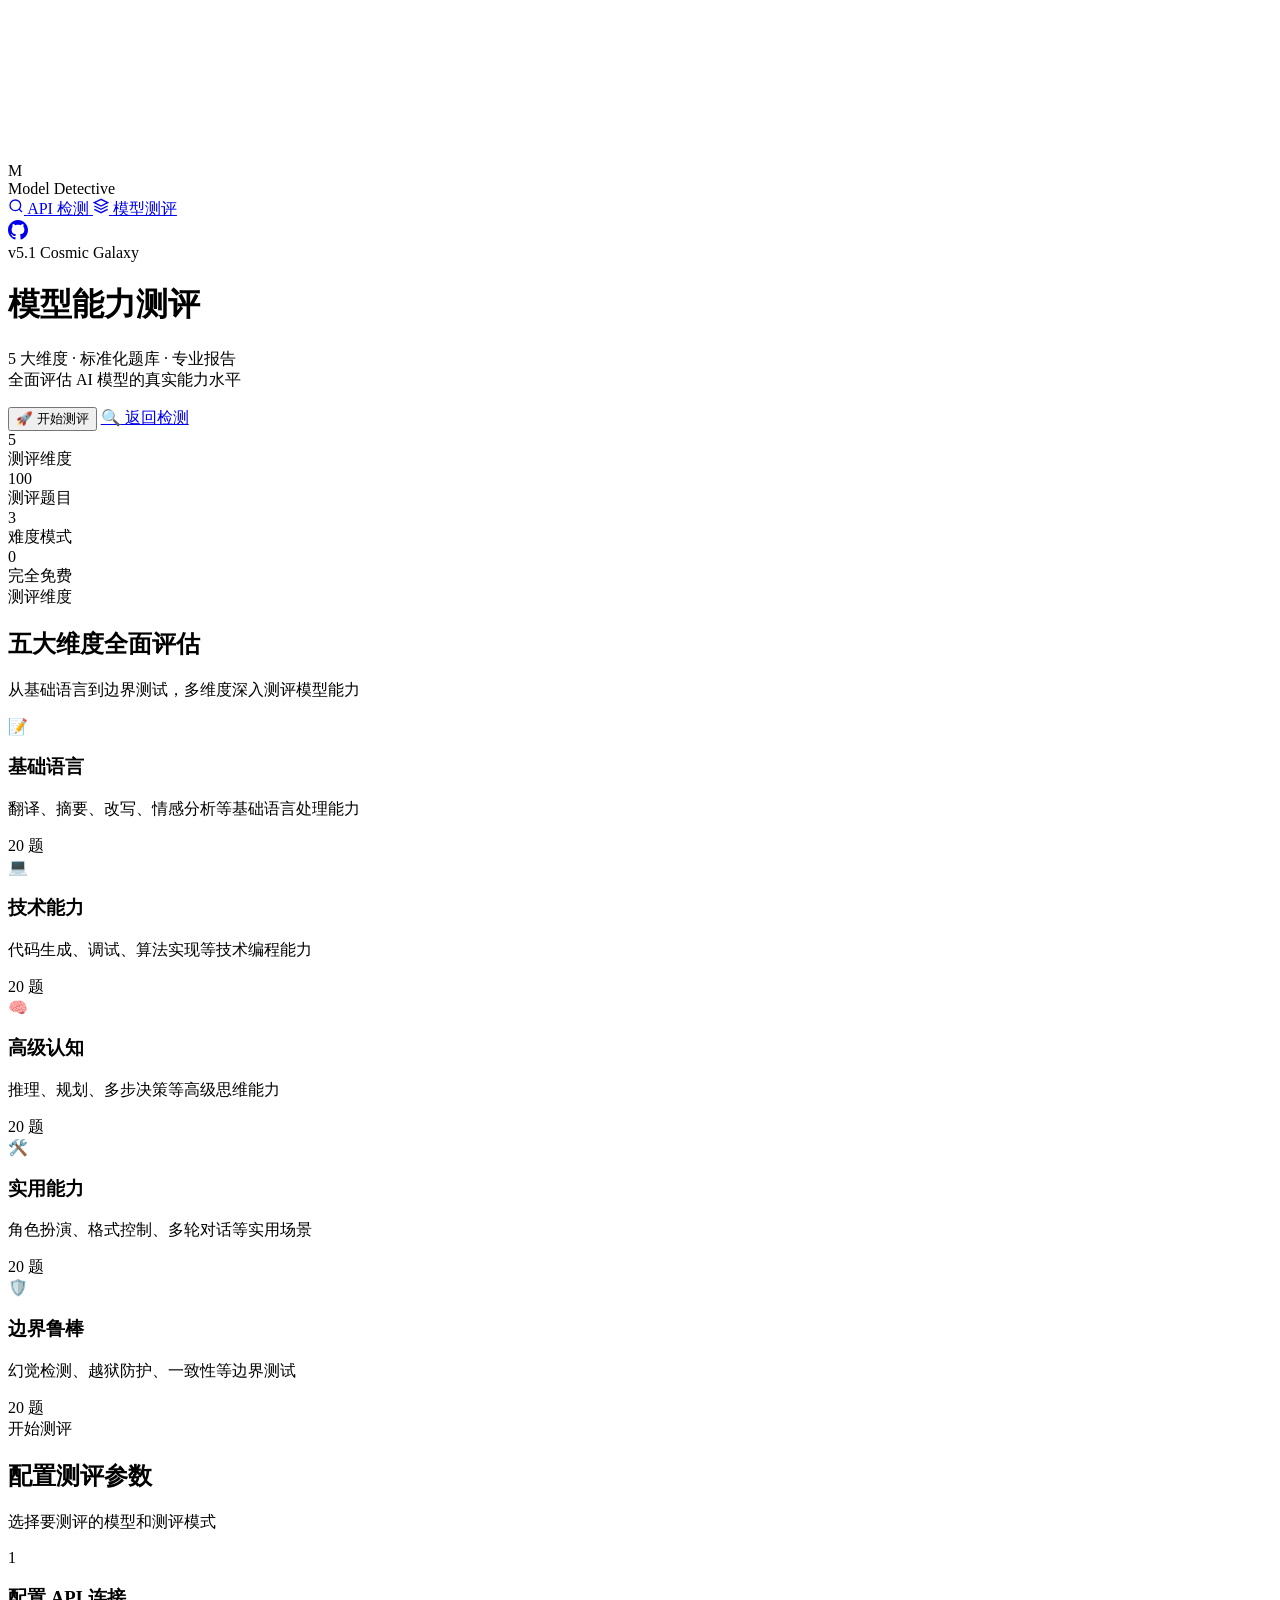
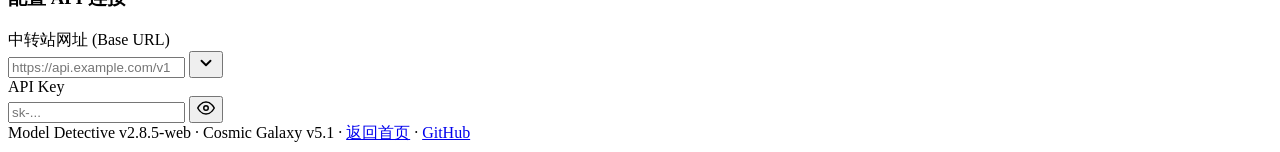
==== web/templates/evaluation.html @ 8b450945 "Initial commit: Model Detective v5.1 Cosmic Galaxy Frontend: Cosmic Galaxy v5.1 (particle animation," ====
<!DOCTYPE html>
<html lang="zh-CN">
<head>
    <meta charset="UTF-8">
    <meta name="viewport" content="width=device-width, initial-scale=1.0">
    <title>模型测评 — Model Detective</title>
    <link rel="icon" href="data:image/svg+xml,<svg xmlns='http://www.w3.org/2000/svg' viewBox='0 0 100 100'><text y='.9em' font-size='90'>🧪</text></svg>">
    <link rel="preconnect" href="https://fonts.googleapis.com">
    <link rel="preconnect" href="https://fonts.gstatic.com" crossorigin>
    <link href="https://fonts.googleapis.com/css2?family=Inter:wght@400;500;600;700;800&family=JetBrains+Mono:wght@400;500;600&display=swap" rel="stylesheet">
    <link rel="stylesheet" href="/static/style.css?v=COSMIC_V5_1_20260804">
    <link rel="stylesheet" href="/static/evaluation.css?v=COSMIC_V5_1_20260804">
</head>
<body>
<canvas id="star-canvas"></canvas>
<div class="scroll-progress" id="scroll-progress"></div>
<div id="app">

<!-- ===== Navigation Bar ===== -->
<nav class="navbar">
    <div class="nav-brand">
        <div class="nav-logo">M</div>
        <span class="nav-title">Model Detective</span>
    </div>
    <div class="nav-tabs">
        <a href="/" class="nav-tab">
            <span class="nav-tab-icon"><svg width="16" height="16" viewBox="0 0 24 24" fill="none" stroke="currentColor" stroke-width="2"><circle cx="11" cy="11" r="8"/><path d="m21 21-4.35-4.35"/></svg></span>
            <span class="nav-tab-text">API 检测</span>
        </a>
        <a href="/evaluation" class="nav-tab active">
            <span class="nav-tab-icon"><svg width="16" height="16" viewBox="0 0 24 24" fill="none" stroke="currentColor" stroke-width="2"><path d="M12 2L2 7l10 5 10-5-10-5z"/><path d="M2 17l10 5 10-5"/><path d="M2 12l10 5 10-5"/></svg></span>
            <span class="nav-tab-text">模型测评</span>
        </a>
    </div>
    <div class="nav-actions">
        <a href="https://github.com" target="_blank" class="nav-link" title="GitHub">
            <svg width="20" height="20" viewBox="0 0 24 24" fill="currentColor"><path d="M12 0c-6.626 0-12 5.373-12 12 0 5.302 3.438 9.8 8.207 11.387.599.111.793-.261.793-.577v-2.234c-3.338.726-4.033-1.416-4.033-1.416-.546-1.387-1.333-1.756-1.333-1.756-1.089-.745.083-.729.083-.729 1.205.084 1.839 1.237 1.839 1.237 1.07 1.834 2.807 1.304 3.492.997.107-.775.418-1.305.762-1.604-2.665-.305-5.467-1.334-5.467-5.931 0-1.311.469-2.381 1.236-3.221-.124-.303-.535-1.524.117-3.176 0 0 1.008-.322 3.301 1.23.957-.266 1.983-.399 3.003-.404 1.02.005 2.047.138 3.006.404 2.291-1.552 3.297-1.23 3.297-1.23.653 1.653.242 2.874.118 3.176.77.84 1.235 1.911 1.235 3.221 0 4.609-2.807 5.624-5.479 5.921.43.372.823 1.102.823 2.222v3.293c0 .319.192.694.801.576 4.765-1.589 8.199-6.086 8.199-11.386 0-6.627-5.373-12-12-12z"/></svg>
        </a>
    </div>
</nav>

<!-- ===== Hero Section ===== -->
<header class="hero-section eval-hero">
    <div class="hero-particles" id="hero-particles"></div>
    <div class="hero-aurora"></div>
    <div class="hero-content-wrapper">
        <div class="hero-badge">
            <span class="badge-dot"></span>
            <span>v5.1 Cosmic Galaxy</span>
        </div>
        <h1 class="hero-title">
            <span class="gradient-text">模型能力测评</span>
        </h1>
        <p class="hero-subtitle">
            5 大维度 · 标准化题库 · 专业报告
            <br>全面评估 AI 模型的真实能力水平
        </p>
        <div class="hero-cta">
            <button class="btn-cta-primary" onclick="scrollToEvalConfig()" type="button">
                <span>🚀</span> 开始测评
            </button>
            <a href="/" class="btn-cta-secondary">
                <span>🔍</span> 返回检测
            </a>
        </div>
        
        <!-- Stats Bar -->
        <div class="hero-stats-bar">
            <div class="stat-item">
                <div class="stat-number">5</div>
                <div class="stat-label">测评维度</div>
            </div>
            <div class="stat-divider"></div>
            <div class="stat-item">
                <div class="stat-number">100</div>
                <div class="stat-label">测评题目</div>
            </div>
            <div class="stat-divider"></div>
            <div class="stat-item">
                <div class="stat-number">3</div>
                <div class="stat-label">难度模式</div>
            </div>
            <div class="stat-divider"></div>
            <div class="stat-item">
                <div class="stat-number">0</div>
                <div class="stat-label">完全免费</div>
            </div>
        </div>
    </div>
</header>

<!-- ===== Dimensions Section ===== -->
<section class="dimensions-section" id="dimensions-section">
    <div class="section-header">
        <span class="section-tag">测评维度</span>
        <h2 class="section-title">五大维度全面评估</h2>
        <p class="section-desc">从基础语言到边界测试，多维度深入测评模型能力</p>
    </div>
    <div class="dimensions-grid">
        <div class="dimension-card">
            <div class="dimension-icon">📝</div>
            <h3 class="dimension-title">基础语言</h3>
            <p class="dimension-desc">翻译、摘要、改写、情感分析等基础语言处理能力</p>
            <div class="dimension-questions">20 题</div>
        </div>
        <div class="dimension-card">
            <div class="dimension-icon">💻</div>
            <h3 class="dimension-title">技术能力</h3>
            <p class="dimension-desc">代码生成、调试、算法实现等技术编程能力</p>
            <div class="dimension-questions">20 题</div>
        </div>
        <div class="dimension-card">
            <div class="dimension-icon">🧠</div>
            <h3 class="dimension-title">高级认知</h3>
            <p class="dimension-desc">推理、规划、多步决策等高级思维能力</p>
            <div class="dimension-questions">20 题</div>
        </div>
        <div class="dimension-card">
            <div class="dimension-icon">🛠️</div>
            <h3 class="dimension-title">实用能力</h3>
            <p class="dimension-desc">角色扮演、格式控制、多轮对话等实用场景</p>
            <div class="dimension-questions">20 题</div>
        </div>
        <div class="dimension-card">
            <div class="dimension-icon">🛡️</div>
            <h3 class="dimension-title">边界鲁棒</h3>
            <p class="dimension-desc">幻觉检测、越狱防护、一致性等边界测试</p>
            <div class="dimension-questions">20 题</div>
        </div>
    </div>
</section>

<!-- ===== Evaluation Config Section ===== -->
<section class="eval-config-section" id="eval-config">
    <div class="container">
        <div class="section-header">
            <span class="section-tag">开始测评</span>
            <h2 class="section-title">配置测评参数</h2>
            <p class="section-desc">选择要测评的模型和测评模式</p>
        </div>
        
        <div class="eval-config-card">
            <!-- Step 1: Connection -->
            <div class="eval-step" id="eval-step-1">
                <div class="eval-step-header">
                    <span class="eval-step-number">1</span>
                    <h3>配置 API 连接</h3>
                </div>
                <div class="eval-step-body">
                    <div class="field-row">
                        <div class="field">
                            <label for="eval-base_url">中转站网址 (Base URL)</label>
                            <div class="input-wrap has-suffix">
                                <input type="text" id="eval-base_url" placeholder="https://api.example.com/v1" autocomplete="off" spellcheck="false">
                                <button class="btn-icon" id="eval-provider-btn" title="选择预置服务商" type="button">
                                    <svg width="18" height="18" viewBox="0 0 24 24" fill="none" stroke="currentColor" stroke-width="2.5" stroke-linecap="round" stroke-linejoin="round"><polyline points="6 9 12 15 18 9"/></svg>
                                </button>
                                <div class="autocomplete" id="eval-url-autocomplete" hidden></div>
                            </div>
                            <div class="dropdown" id="eval-provider-dropdown" hidden>
                                <div class="dropdown-search">
                                    <input type="text" id="eval-provider-search" placeholder="搜索服务商..." autocomplete="off">
                                </div>
                                <div class="dropdown-list" id="eval-provider-list"></div>
                            </div>
                        </div>
                        <div class="field">
                            <label for="eval-api_key">API Key</label>
                            <div class="input-wrap has-suffix">
                                <input type="password" id="eval-api_key" placeholder="sk-..." autocomplete="off" spellcheck="false">
                                <button class="btn-icon" id="eval-toggle-key" title="显示/隐藏密钥" type="button">
                                    <svg class="icon-eye" width="18" height="18" viewBox="0 0 24 24" fill="none" stroke="currentColor" stroke-width="2" stroke-linecap="round" stroke-linejoin="round"><path d="M1 12s4-8 11-8 11 8 11 8-4 8-11 8-11-8-11-8z"/><circle cx="12" cy="12" r="3"/></svg>
                                    <svg class="icon-eye-off" width="18" height="18" viewBox="0 0 24 24" fill="none" stroke="currentColor" stroke-width="2" stroke-linecap="round" stroke-linejoin="round" style="display:none"><path d="M17.94 17.94A10.07 10.07 0 0 1 12 20c-7 0-11-8-11-8a18.45 18.45 0 0 1 5.06-5.94M9.9 4.24A9.12 9.12 0 0 1 12 4c7 0 11 8 11 8a18.5 18.5 0 0 1-2.16 3.19m-6.72-1.07a3 3 0 1 1-4.24-4.24"/><line x1="1" y1="1" x2="23" y2="23"/></svg>
                                </button>
                            </div>
                        </div>
                    </div>
                    <div class="probe-status" id="eval-probe-pill" hidden></div>
                </div>
            </div>

            <!-- Step 2: Models -->
            <div class="eval-step" id="eval-step-2" hidden>
                <div class="eval-step-header">
                    <span class="eval-step-number">2</span>
                    <h3>选择待测评模型</h3>
                </div>
                <div class="eval-step-body">
                    <div class="tab-bar" id="eval-protocol-tabs">
                        <button class="tab active" data-eval-proto="all" type="button">全部</button>
                        <button class="tab" data-eval-proto="anthropic" type="button"><span class="dot dot-anthropic"></span>Anthropic</button>
                        <button class="tab" data-eval-proto="openai" type="button"><span class="dot dot-openai"></span>OpenAI</button>
                        <button class="tab" data-eval-proto="gemini" type="button"><span class="dot dot-gemini"></span>Gemini</button>
                    </div>
                    <div class="manual-row" id="eval-manual-input-row" hidden>
                        <input type="text" id="eval-manual-model-input" placeholder="输入模型名..." autocomplete="off">
                        <button class="btn-secondary" id="eval-add-manual-model" type="button">添加</button>
                    </div>
                    <div class="model-grid" id="eval-model-grid"></div>
                    <div class="eval-section" style="margin-top: 1rem;">
                        <div class="eval-section-title"><span class="icon">📋</span> 或手动输入模型列表（每行一个）</div>
                        <textarea class="eval-models-input" id="eval-models-input" placeholder="gpt-4o&#10;claude-sonnet-4-5&#10;deepseek-v4"></textarea>
                    </div>
                </div>
            </div>

            <!-- Step 3: Dimensions & Difficulty -->
            <div class="eval-step" id="eval-step-3" hidden>
                <div class="eval-step-header">
                    <span class="eval-step-number">3</span>
                    <h3>选择测评维度与模式</h3>
                </div>
                <div class="eval-step-body">
                    <div class="eval-section">
                        <div class="eval-section-title"><span class="icon">📊</span> 测评维度（可多选）</div>
                        <div class="eval-dimensions" id="eval-dimensions">
                            <label class="eval-dim-checkbox checked" data-dim="basic_language">
                                <input type="checkbox" checked> 基础语言
                            </label>
                            <label class="eval-dim-checkbox checked" data-dim="technical">
                                <input type="checkbox" checked> 技术能力
                            </label>
                            <label class="eval-dim-checkbox checked" data-dim="advanced_cognition">
                                <input type="checkbox" checked> 高级认知
                            </label>
                            <label class="eval-dim-checkbox checked" data-dim="practical">
                                <input type="checkbox" checked> 实用能力
                            </label>
                            <label class="eval-dim-checkbox checked" data-dim="boundary">
                                <input type="checkbox" checked> 边界鲁棒
                            </label>
                        </div>
                    </div>
                    <div class="eval-section">
                        <div class="eval-section-title"><span class="icon">⚡</span> 测评模式</div>
                        <div class="eval-difficulty-row" id="eval-difficulty">
                            <div class="eval-difficulty-option active" data-diff="quick">
                                <div class="diff-label">精简版</div>
                                <div class="diff-desc">20题 · 快速预览</div>
                                <div class="diff-time">~2分钟/模型</div>
                            </div>
                            <div class="eval-difficulty-option" data-diff="standard">
                                <div class="diff-label">标准版</div>
                                <div class="diff-desc">40题 · 均衡覆盖</div>
                                <div class="diff-time">~5分钟/模型</div>
                            </div>
                            <div class="eval-difficulty-option" data-diff="full">
                                <div class="diff-label">完整版</div>
                                <div class="diff-desc">100题 · 全面测评</div>
                                <div class="diff-time">~12分钟/模型</div>
                            </div>
                        </div>
                    </div>
                </div>
            </div>

            <!-- Step 4: Launch -->
            <div class="eval-step" id="eval-step-4" hidden>
                <div class="eval-step-header">
                    <span class="eval-step-number">4</span>
                    <h3>启动测评</h3>
                </div>
                <div class="eval-step-body">
                    <div class="summary-box" id="eval-launch-summary"></div>
                    <button class="btn-primary btn-block" id="eval-start-btn" type="button">开始测评</button>
                </div>
            </div>

            <!-- Step 5: Results -->
            <div class="eval-step" id="eval-step-5" hidden>
                <div class="eval-step-header">
                    <span class="eval-step-number">5</span>
                    <h3>测评结果</h3>
                </div>
                <div class="eval-step-body">
                    <div id="eval-progress-container"></div>
                    <div id="eval-results-container"></div>
                </div>
            </div>
        </div>
    </div>
</section>

<!-- ===== Back to Top ===== -->
<div id="back-to-top" class="back-to-top" style="display: none;">
    <button class="btn-top" onclick="window.scrollTo({top: 0, behavior: 'smooth'})" type="button" title="回到顶部">
        <svg width="20" height="20" viewBox="0 0 24 24" fill="none" stroke="currentColor" stroke-width="2.5" stroke-linecap="round" stroke-linejoin="round"><path d="M18 15l-6-6-6 6"/></svg>
    </button>
</div>

<footer class="footer">
    Model Detective v2.8.5-web · Cosmic Galaxy v5.1 · <a href="/">返回首页</a> · <a href="https://github.com" target="_blank">GitHub</a>
</footer>

</div>
<script src="/static/evaluation.js?v=COSMIC_V5_1_20260804"></script>
</body>
</html>
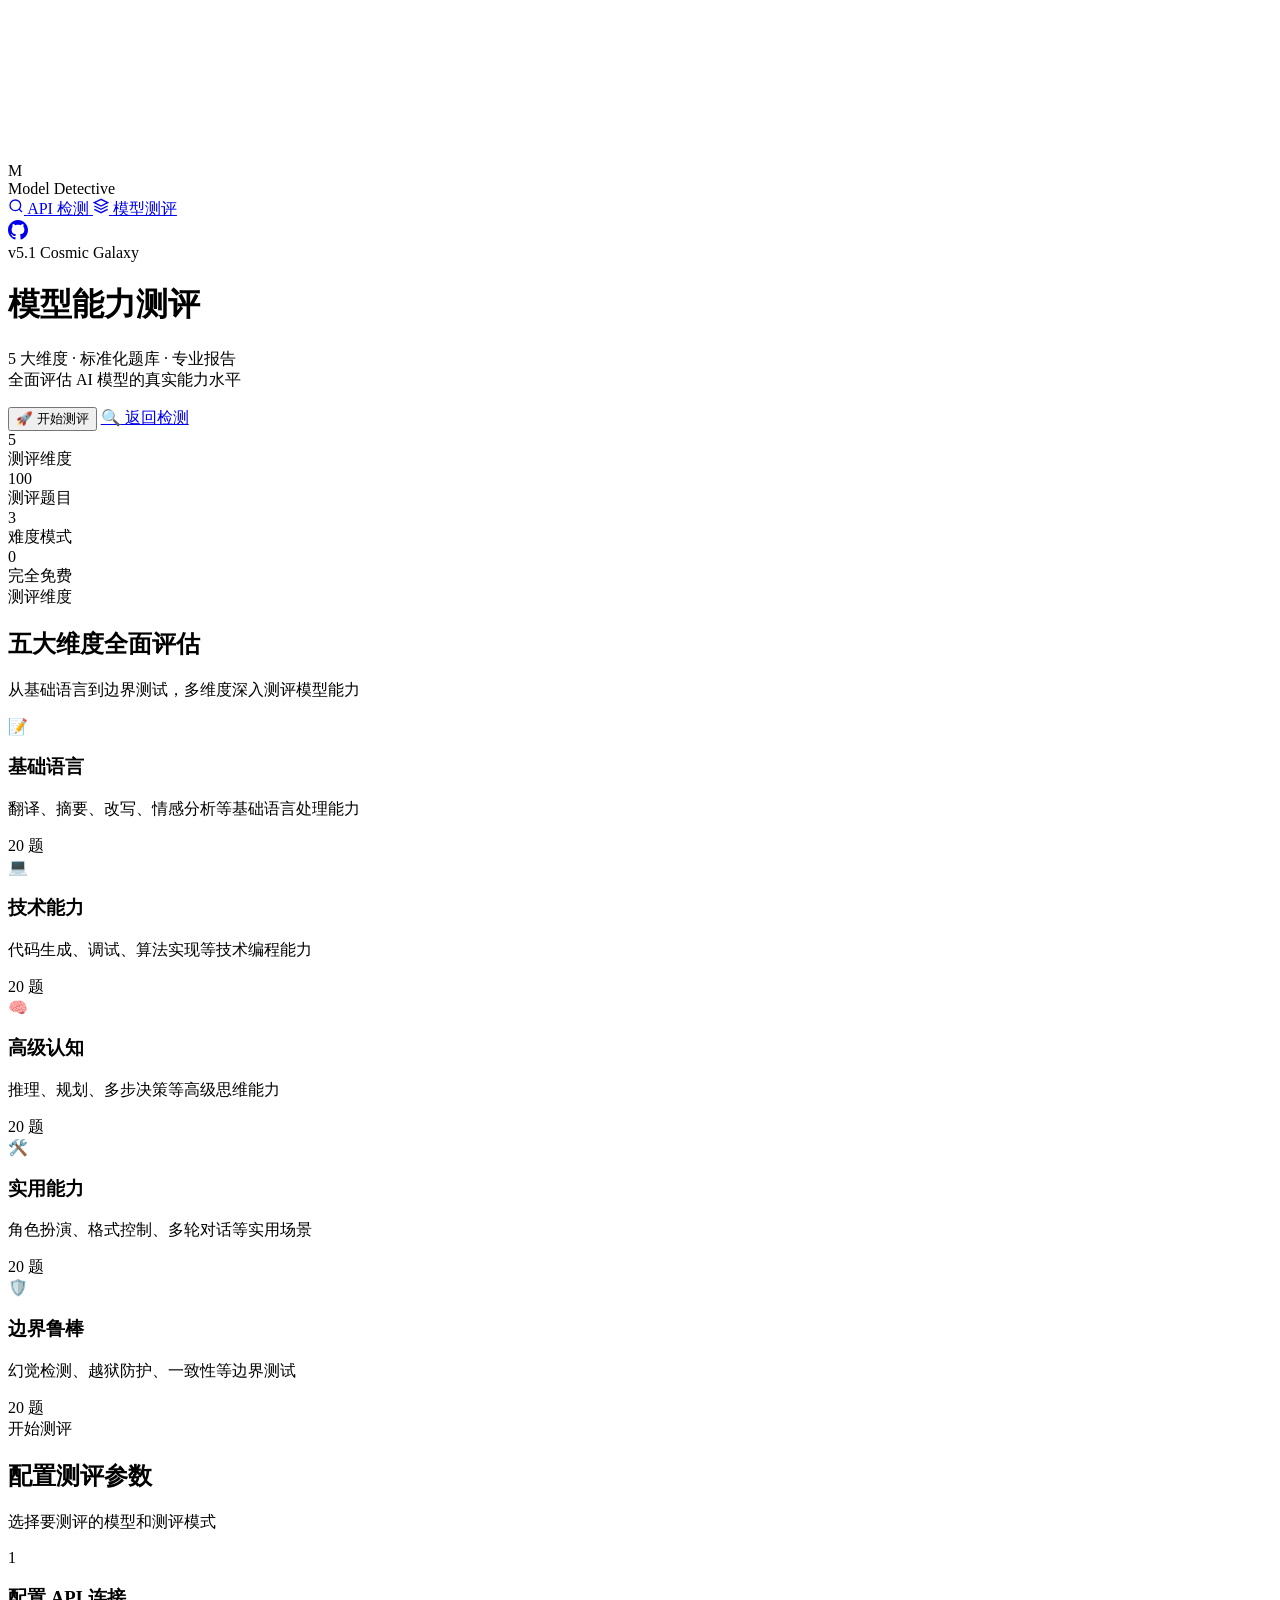
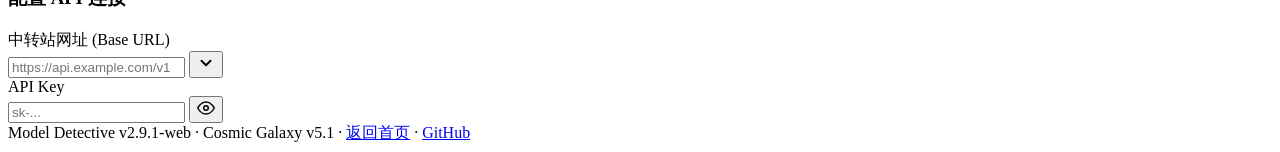
==== commit ef371e11: "fix: 自检修正——版本常量、GitHub 链接、移除残留硬编码 Key、文档计数 - 自检发现保留的 scripts/billing_audit.py 仍硬编码已作废的 qlhazycoder  " ====
--- a/web/templates/evaluation.html
+++ b/web/templates/evaluation.html
@@ -33,7 +33,7 @@
         </a>
     </div>
     <div class="nav-actions">
-        <a href="https://github.com" target="_blank" class="nav-link" title="GitHub">
+        <a href="https://github.com/Evan05-Ai/model-detective-v5" target="_blank" class="nav-link" title="GitHub">
             <svg width="20" height="20" viewBox="0 0 24 24" fill="currentColor"><path d="M12 0c-6.626 0-12 5.373-12 12 0 5.302 3.438 9.8 8.207 11.387.599.111.793-.261.793-.577v-2.234c-3.338.726-4.033-1.416-4.033-1.416-.546-1.387-1.333-1.756-1.333-1.756-1.089-.745.083-.729.083-.729 1.205.084 1.839 1.237 1.839 1.237 1.07 1.834 2.807 1.304 3.492.997.107-.775.418-1.305.762-1.604-2.665-.305-5.467-1.334-5.467-5.931 0-1.311.469-2.381 1.236-3.221-.124-.303-.535-1.524.117-3.176 0 0 1.008-.322 3.301 1.23.957-.266 1.983-.399 3.003-.404 1.02.005 2.047.138 3.006.404 2.291-1.552 3.297-1.23 3.297-1.23.653 1.653.242 2.874.118 3.176.77.84 1.235 1.911 1.235 3.221 0 4.609-2.807 5.624-5.479 5.921.43.372.823 1.102.823 2.222v3.293c0 .319.192.694.801.576 4.765-1.589 8.199-6.086 8.199-11.386 0-6.627-5.373-12-12-12z"/></svg>
         </a>
     </div>
@@ -59,7 +59,7 @@
             <button class="btn-cta-primary" onclick="scrollToEvalConfig()" type="button">
                 <span>🚀</span> 开始测评
             </button>
-            <a href="/" class="btn-cta-secondary">
+            <a href="/#config" class="btn-cta-secondary">
                 <span>🔍</span> 返回检测
             </a>
         </div>
@@ -289,7 +289,7 @@
 </div>
 
 <footer class="footer">
-    Model Detective v2.8.5-web · Cosmic Galaxy v5.1 · <a href="/">返回首页</a> · <a href="https://github.com" target="_blank">GitHub</a>
+    Model Detective v2.9.1-web · Cosmic Galaxy v5.1 · <a href="/">返回首页</a> · <a href="https://github.com/Evan05-Ai/model-detective-v5" target="_blank">GitHub</a>
 </footer>
 
 </div>
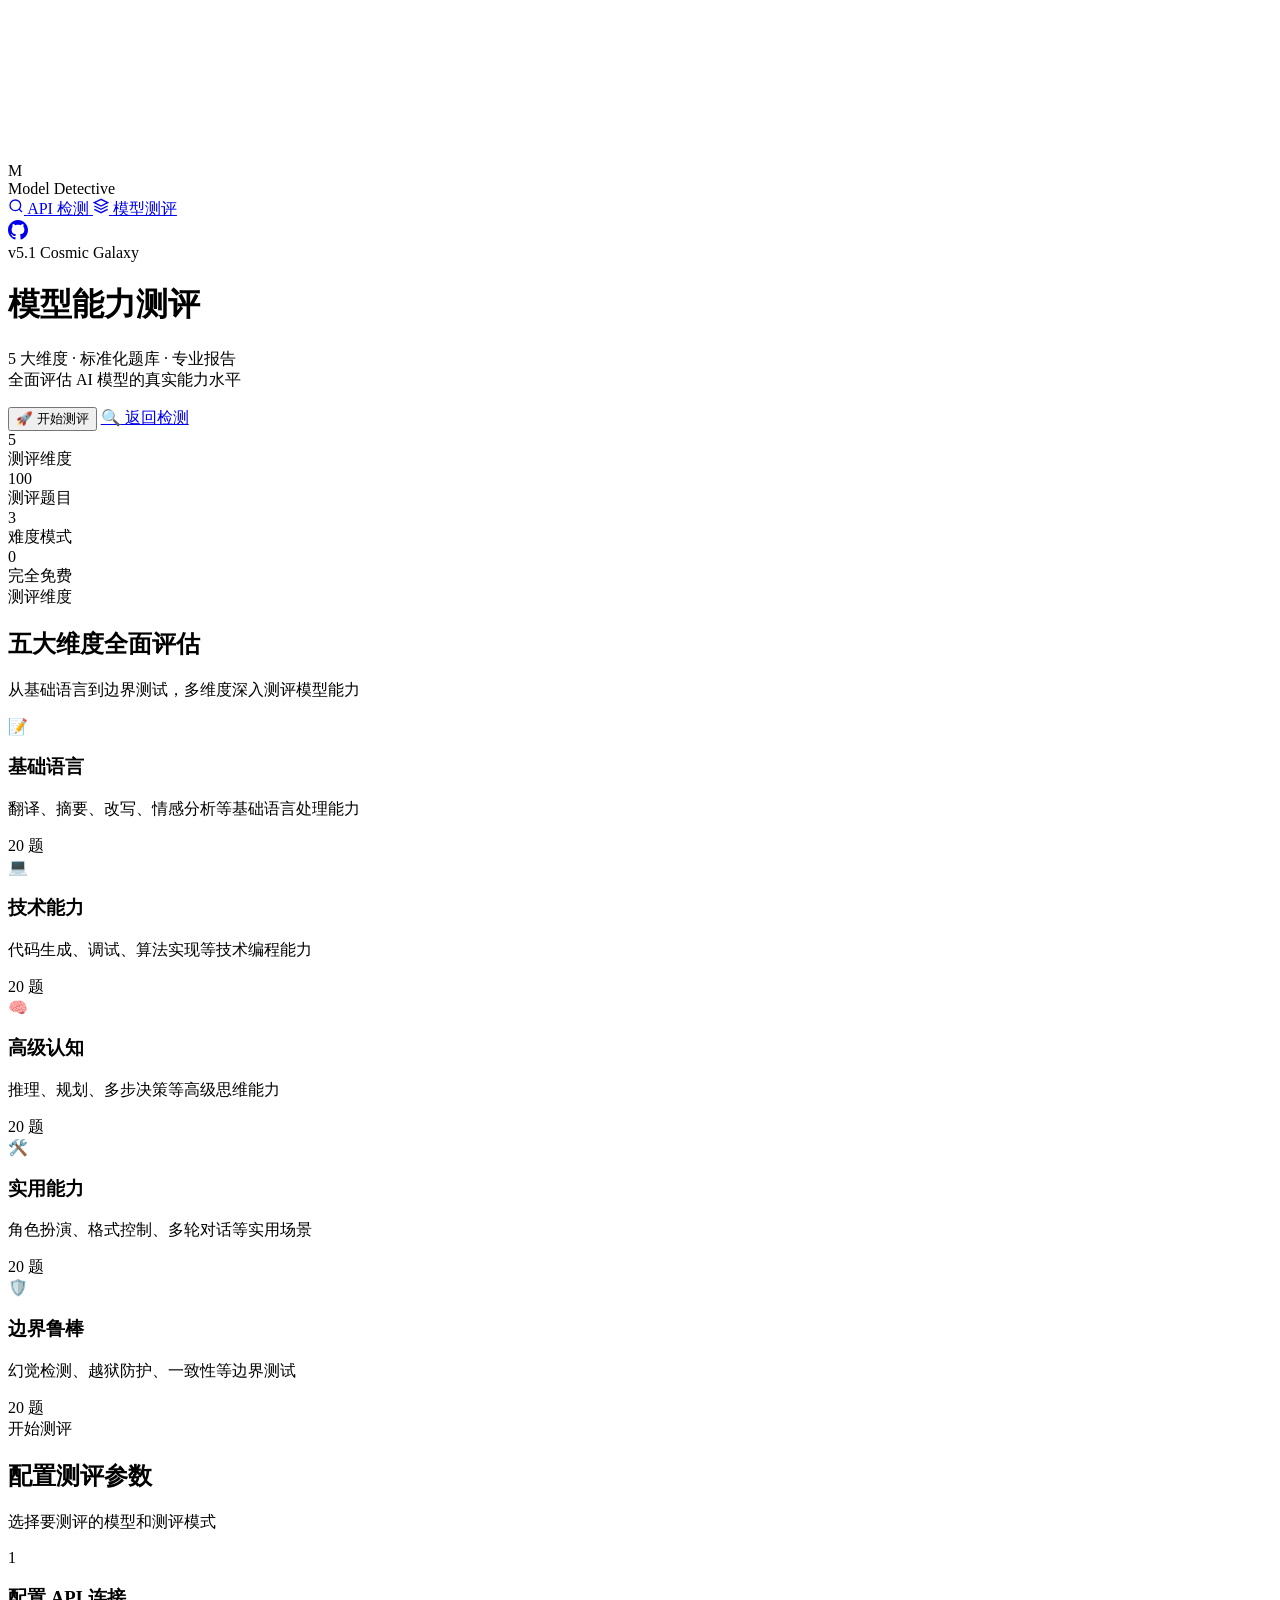
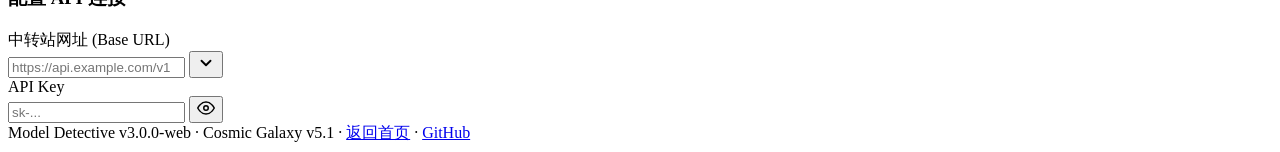
==== commit 477b1cc7: "feat: v3.0.0 惊艳升级——测评评分引擎重写 + SSRF 重定向防护 + 检测器升级 + 死代码清理 P1 修复: - 测评维度选择不再被 difficulty 静默覆盖（抽取 _sele" ====
--- a/web/templates/evaluation.html
+++ b/web/templates/evaluation.html
@@ -8,8 +8,8 @@
     <link rel="preconnect" href="https://fonts.googleapis.com">
     <link rel="preconnect" href="https://fonts.gstatic.com" crossorigin>
     <link href="https://fonts.googleapis.com/css2?family=Inter:wght@400;500;600;700;800&family=JetBrains+Mono:wght@400;500;600&display=swap" rel="stylesheet">
-    <link rel="stylesheet" href="/static/style.css?v=COSMIC_V5_1_20260804">
-    <link rel="stylesheet" href="/static/evaluation.css?v=COSMIC_V5_1_20260804">
+    <link rel="stylesheet" href="/static/style.css?v=COSMIC_V300_20260906">
+    <link rel="stylesheet" href="/static/evaluation.css?v=COSMIC_V300_20260906">
 </head>
 <body>
 <canvas id="star-canvas"></canvas>
@@ -289,10 +289,10 @@
 </div>
 
 <footer class="footer">
-    Model Detective v2.9.1-web · Cosmic Galaxy v5.1 · <a href="/">返回首页</a> · <a href="https://github.com/Evan05-Ai/model-detective-v5" target="_blank">GitHub</a>
+    Model Detective v3.0.0-web · Cosmic Galaxy v5.1 · <a href="/">返回首页</a> · <a href="https://github.com/Evan05-Ai/model-detective-v5" target="_blank">GitHub</a>
 </footer>
 
 </div>
-<script src="/static/evaluation.js?v=COSMIC_V5_1_20260804"></script>
+<script src="/static/evaluation.js?v=COSMIC_V300_20260906"></script>
 </body>
 </html>
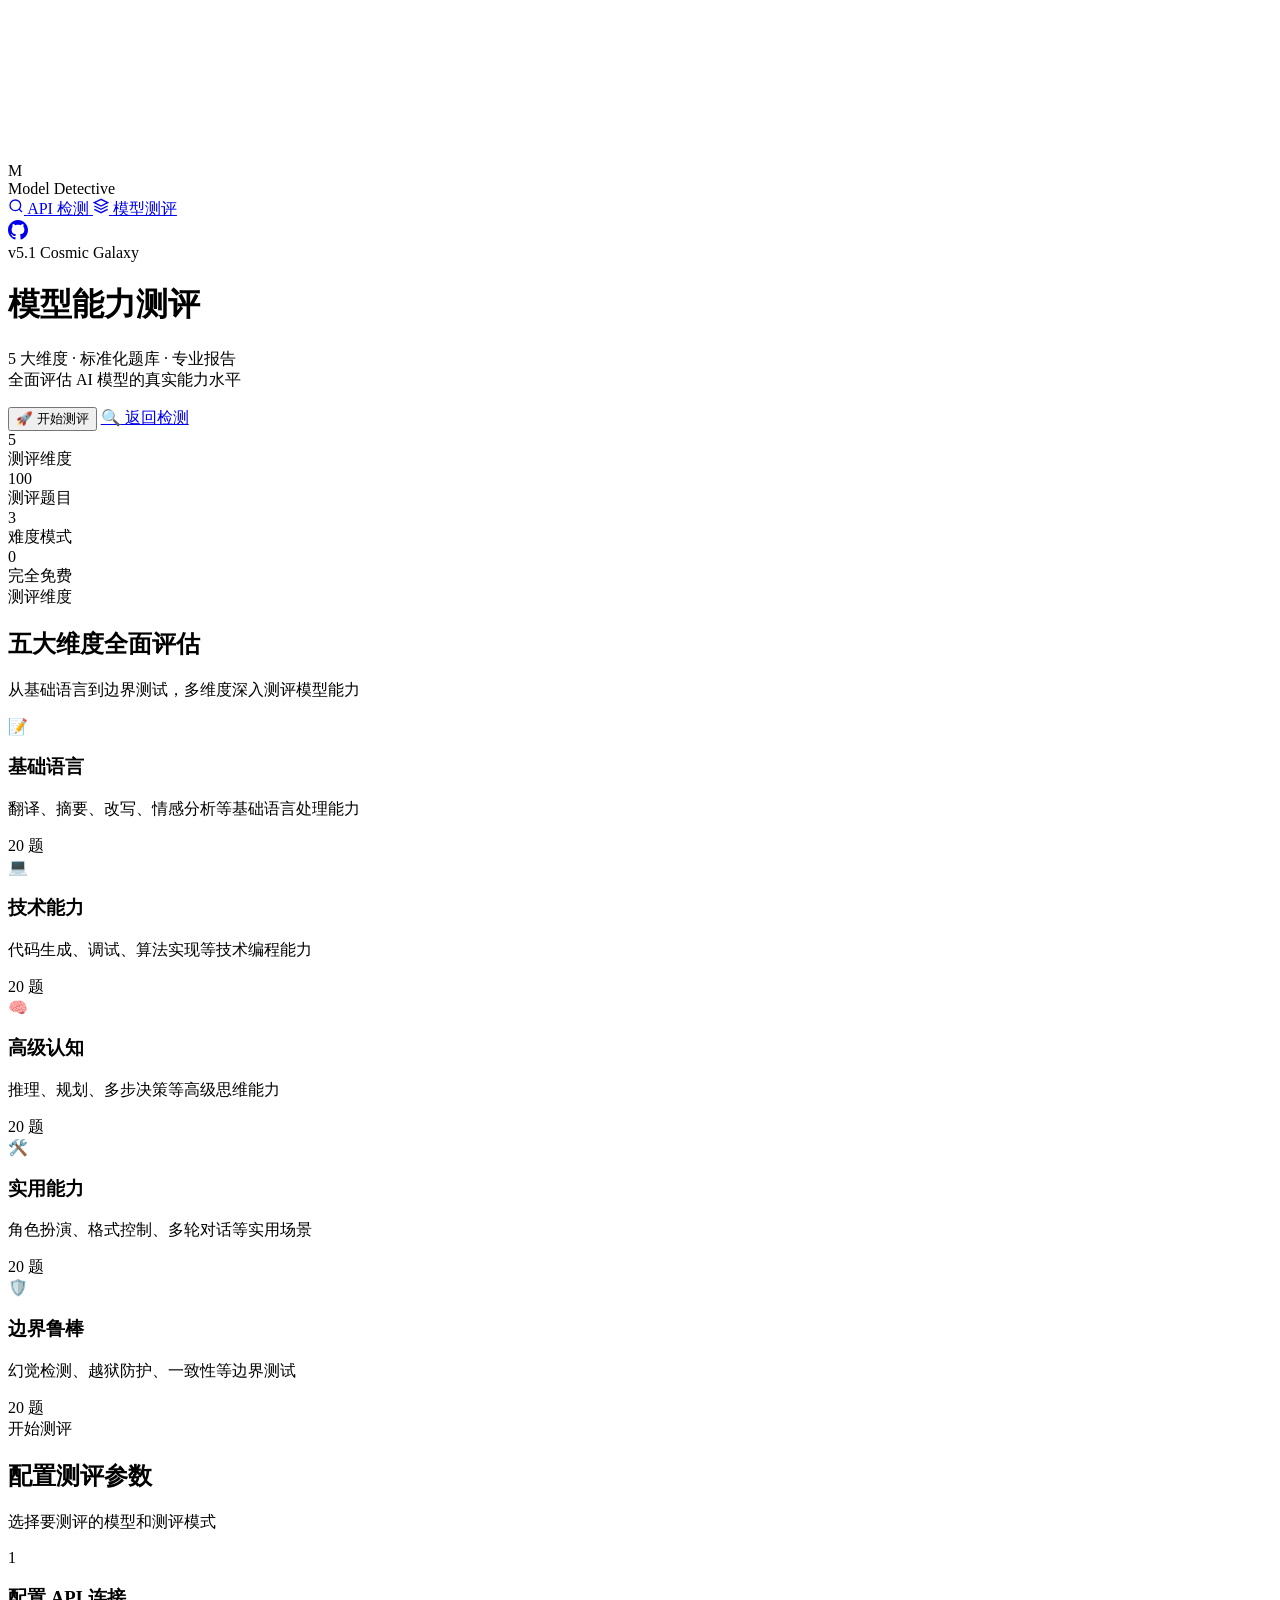
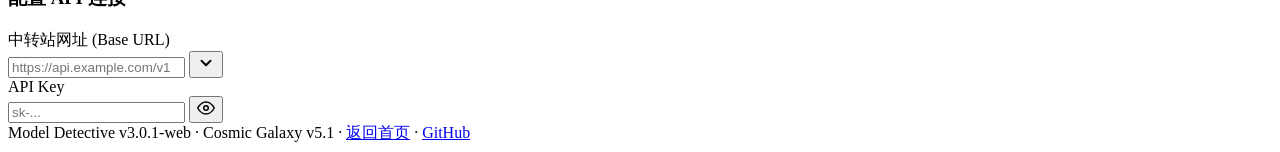
==== commit 3e0f0c42: "fix: v3.0.1 检测预算耗尽修复——缓存读取不再按全价占用预算 线上实测（Kiro 链路中转站）：2-3 个请求即耗尽 100k 预算，10/13 检测器 SKIP（已用 239583/100" ====
--- a/web/templates/evaluation.html
+++ b/web/templates/evaluation.html
@@ -289,7 +289,7 @@
 </div>
 
 <footer class="footer">
-    Model Detective v3.0.0-web · Cosmic Galaxy v5.1 · <a href="/">返回首页</a> · <a href="https://github.com/Evan05-Ai/model-detective-v5" target="_blank">GitHub</a>
+    Model Detective v3.0.1-web · Cosmic Galaxy v5.1 · <a href="/">返回首页</a> · <a href="https://github.com/Evan05-Ai/model-detective-v5" target="_blank">GitHub</a>
 </footer>
 
 </div>
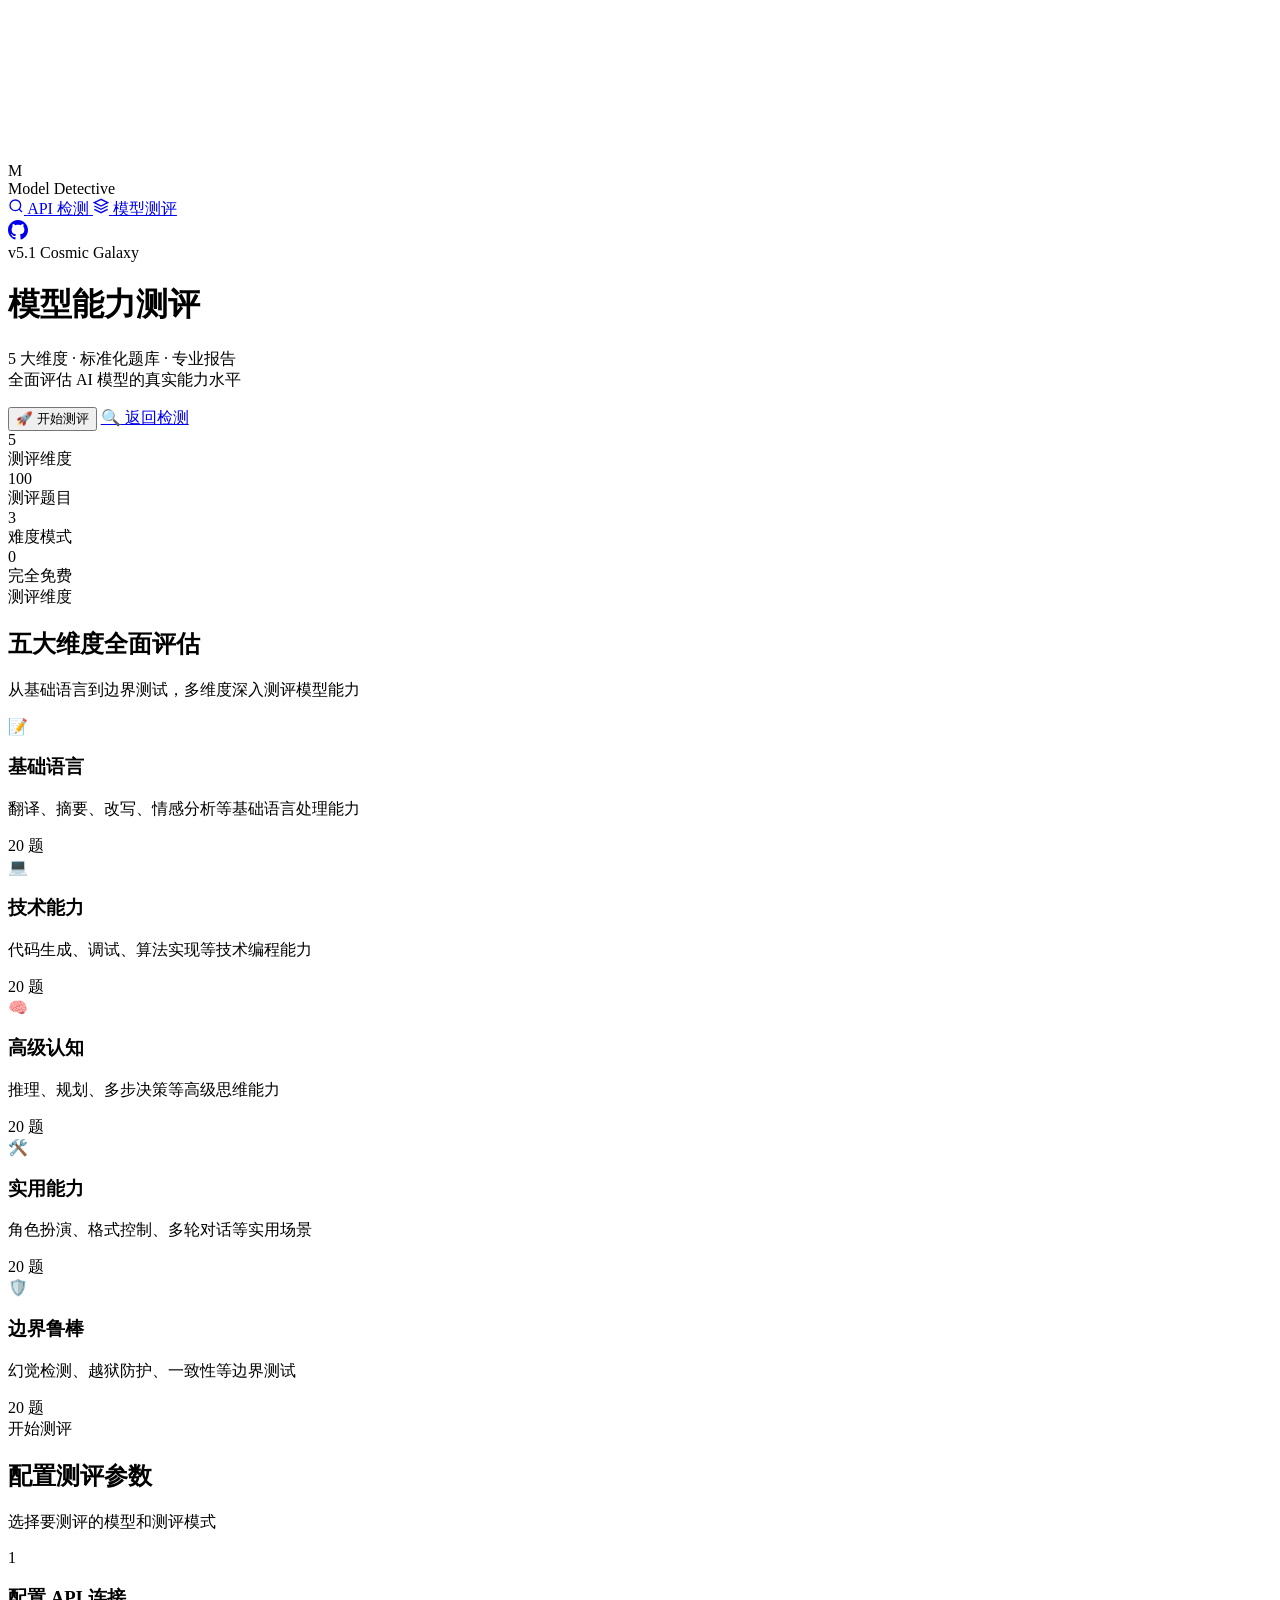
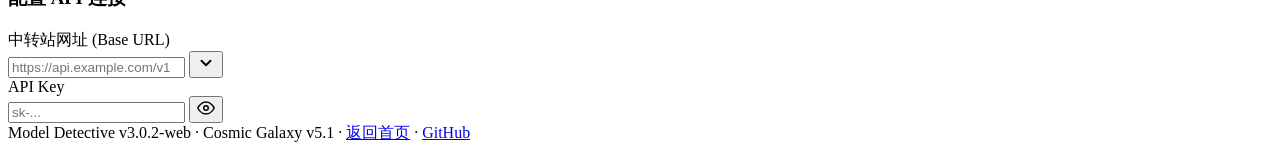
==== commit eca5b7a7: "perf: v3.0.2 降本增效纯赚批次——Standard 检测请求数 ~15→~12 零信号损失的三个优化（决策依据见 MEMORY.md，含否决记录防翻案）: - 探活/预检去重: Resol" ====
--- a/web/templates/evaluation.html
+++ b/web/templates/evaluation.html
@@ -289,7 +289,7 @@
 </div>
 
 <footer class="footer">
-    Model Detective v3.0.1-web · Cosmic Galaxy v5.1 · <a href="/">返回首页</a> · <a href="https://github.com/Evan05-Ai/model-detective-v5" target="_blank">GitHub</a>
+    Model Detective v3.0.2-web · Cosmic Galaxy v5.1 · <a href="/">返回首页</a> · <a href="https://github.com/Evan05-Ai/model-detective-v5" target="_blank">GitHub</a>
 </footer>
 
 </div>
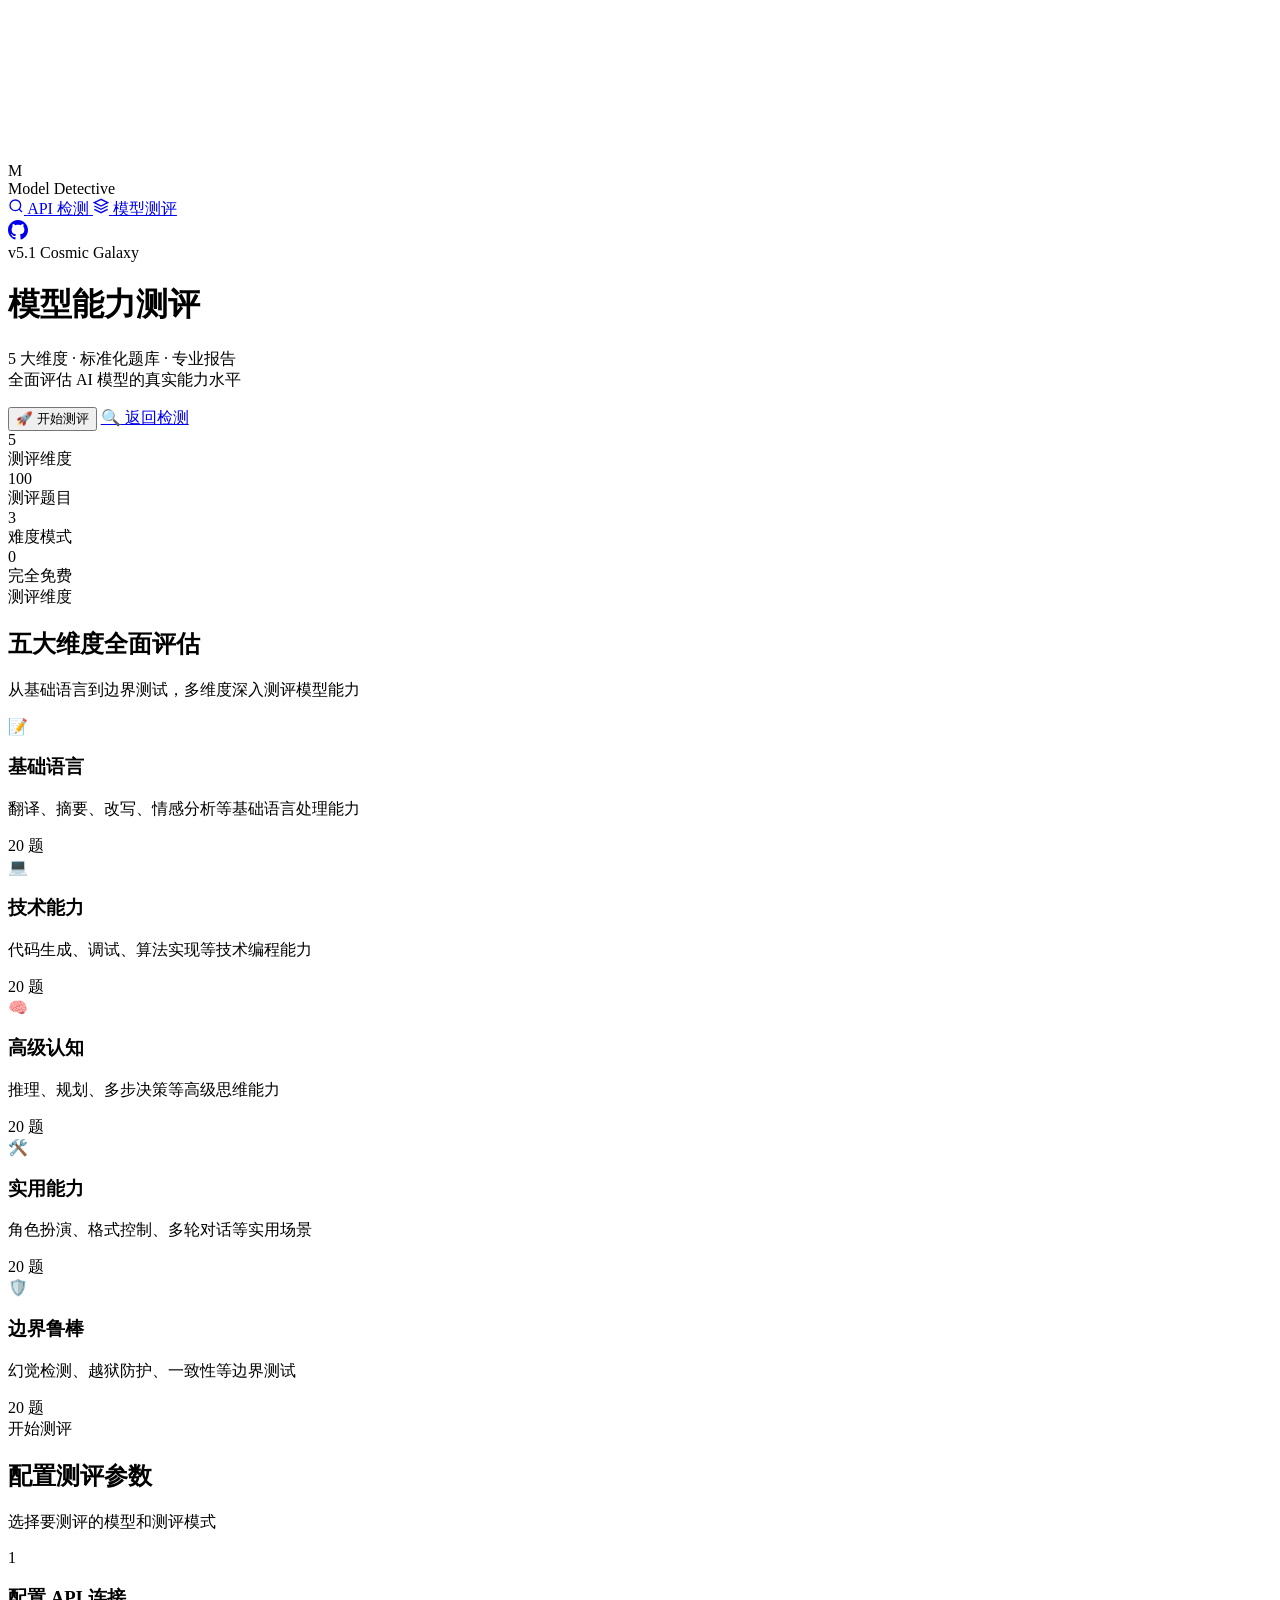
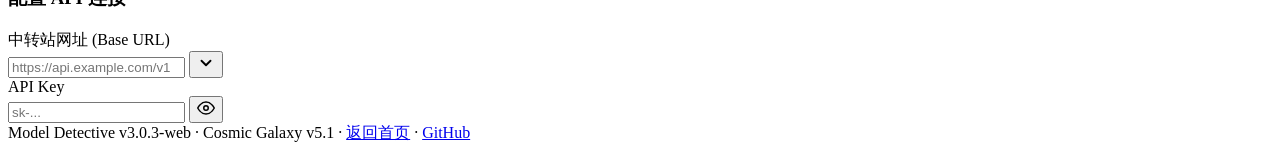
==== commit 1286f15f: "fix: v3.0.3 预算信封化——检测深度不再受中转站上报数字控制 beiluoxi.top 实测（standard）：该站以普通 input（非 cache_read）上报 ~4.8万 toke" ====
--- a/web/templates/evaluation.html
+++ b/web/templates/evaluation.html
@@ -289,7 +289,7 @@
 </div>
 
 <footer class="footer">
-    Model Detective v3.0.2-web · Cosmic Galaxy v5.1 · <a href="/">返回首页</a> · <a href="https://github.com/Evan05-Ai/model-detective-v5" target="_blank">GitHub</a>
+    Model Detective v3.0.3-web · Cosmic Galaxy v5.1 · <a href="/">返回首页</a> · <a href="https://github.com/Evan05-Ai/model-detective-v5" target="_blank">GitHub</a>
 </footer>
 
 </div>
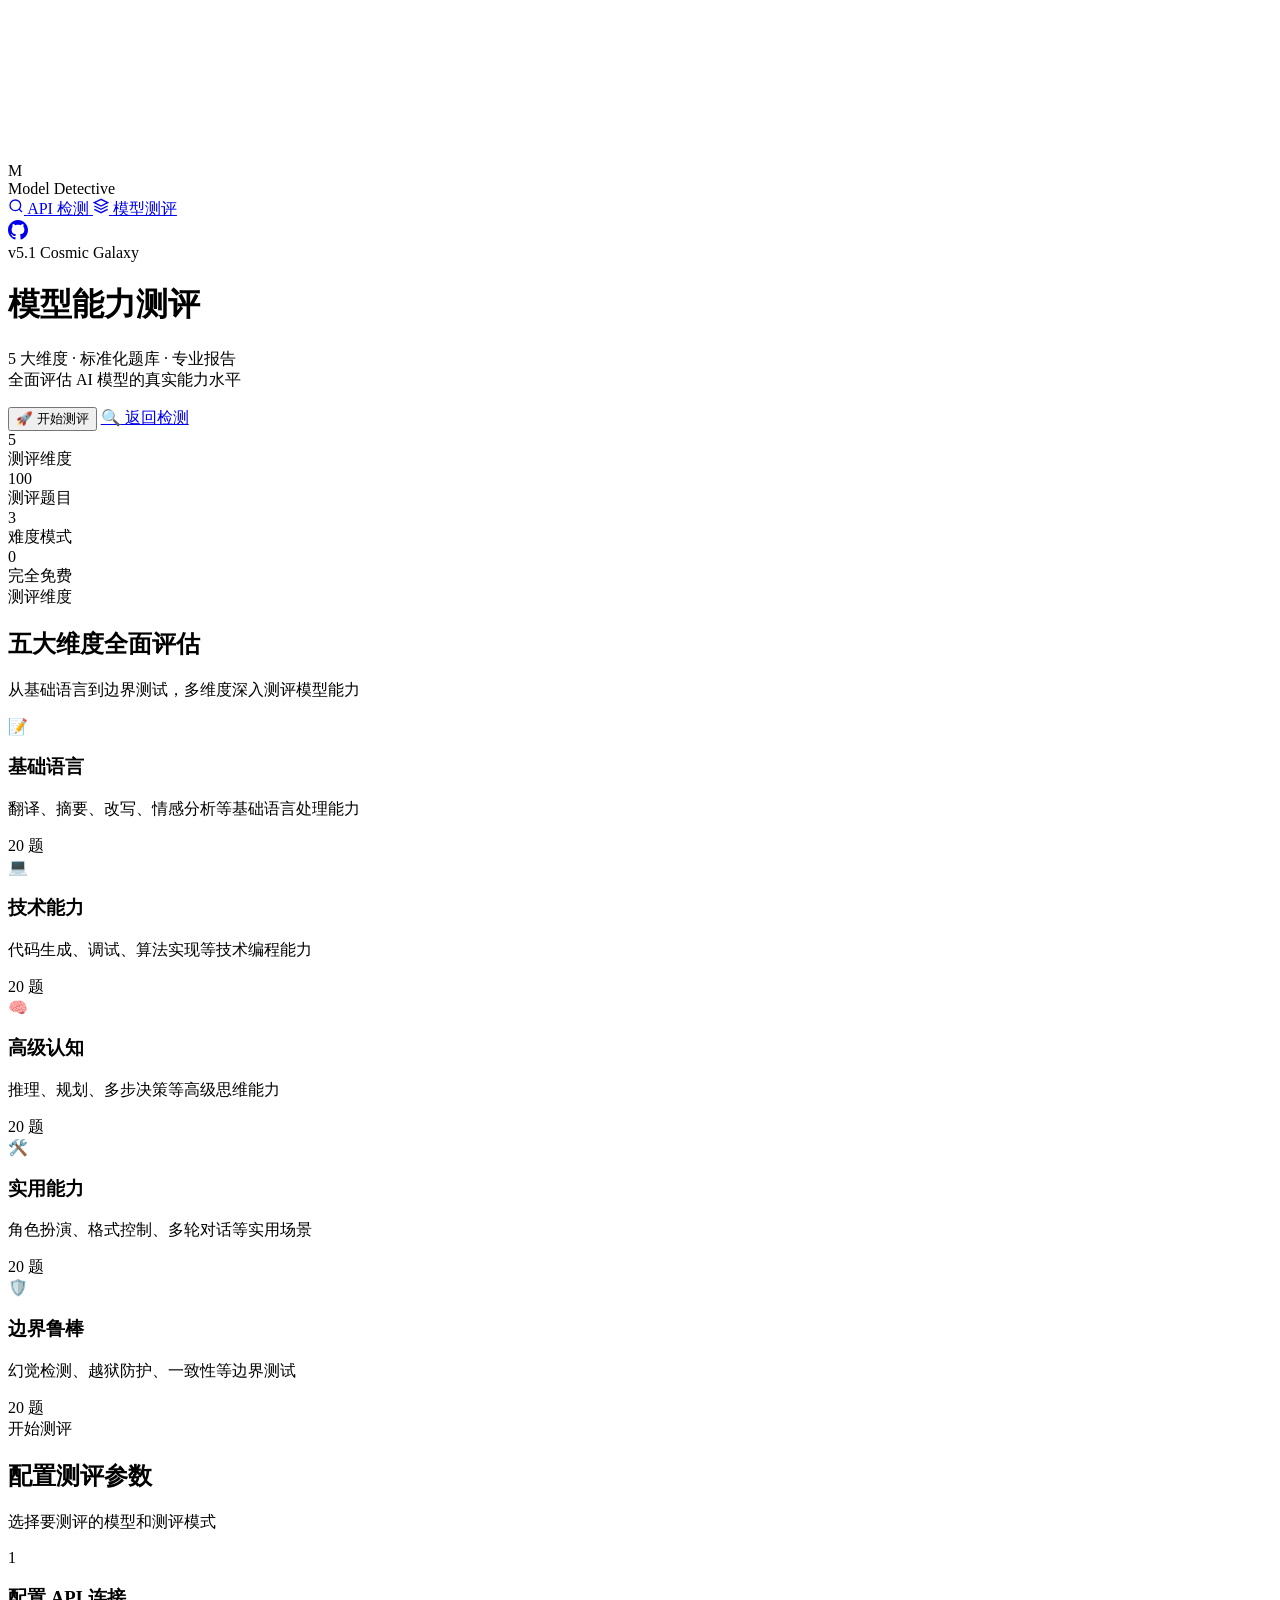
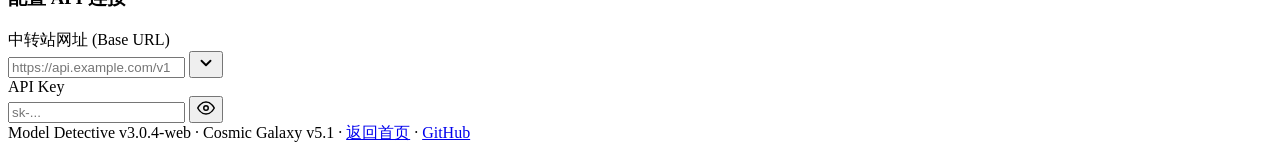
==== commit 564ff984: "fix: v3.0.4 计费审计分型修正——0.05x 倍率地面真值校准 用户实测神秘cc（14 请求全跑通，倍率 0.05x，每请求实收 ~$0.013）暴露 三处误判 + 一处排序颠倒:  - 固" ====
--- a/web/templates/evaluation.html
+++ b/web/templates/evaluation.html
@@ -289,7 +289,7 @@
 </div>
 
 <footer class="footer">
-    Model Detective v3.0.3-web · Cosmic Galaxy v5.1 · <a href="/">返回首页</a> · <a href="https://github.com/Evan05-Ai/model-detective-v5" target="_blank">GitHub</a>
+    Model Detective v3.0.4-web · Cosmic Galaxy v5.1 · <a href="/">返回首页</a> · <a href="https://github.com/Evan05-Ai/model-detective-v5" target="_blank">GitHub</a>
 </footer>
 
 </div>
